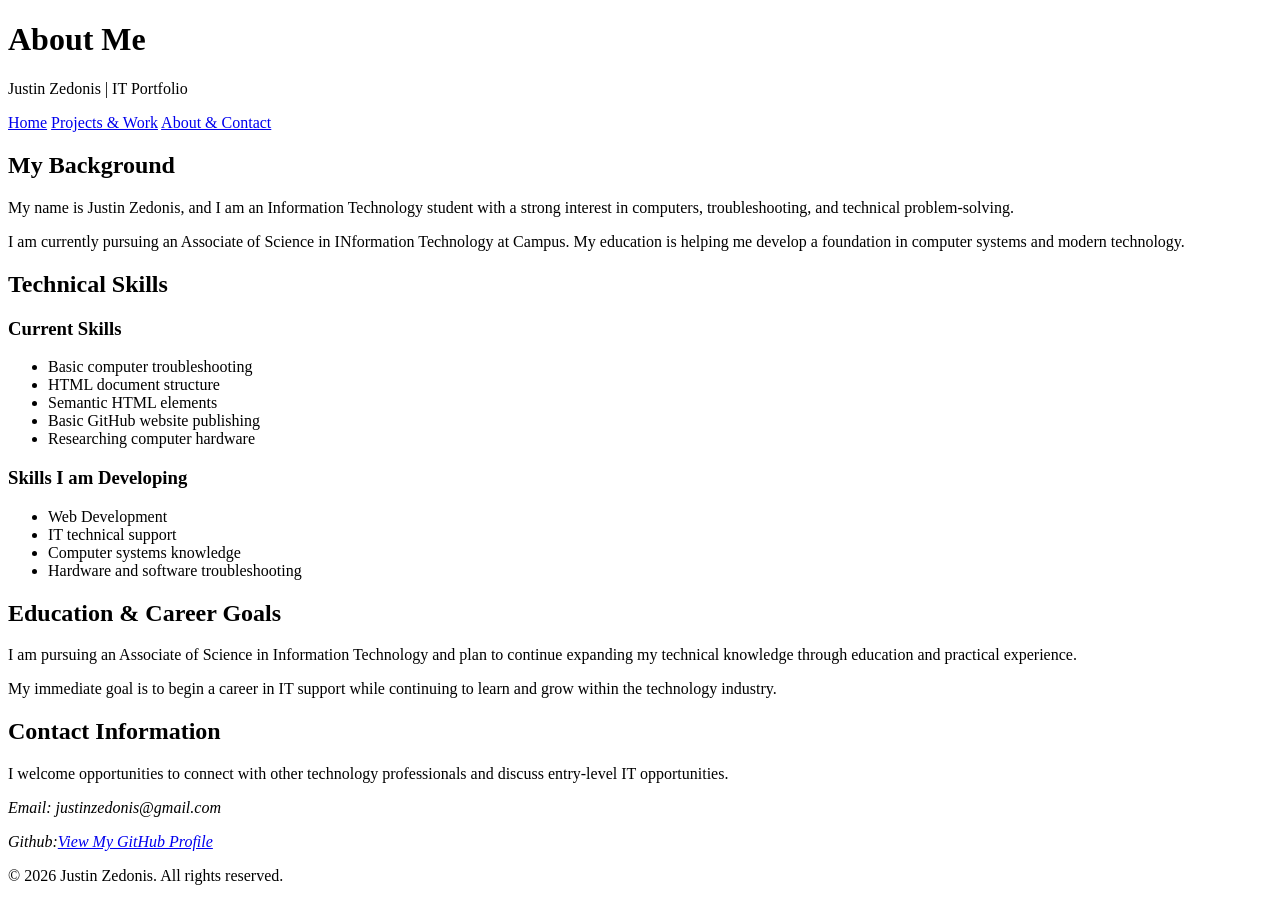
==== about.html @ e0f537be "Add files via upload" ====
<!DOCTYPE html>
<html lang="en"?

<head>
	<meta charset="UTF-8">
	<meta name="viewport" content="width=device-width, initial scale=1.0">
	<title>About & Contact | Justin Zedonis</title>
</head>

<body>
	<header>
		<h1>About Me</h1>
		<p>Justin Zedonis | IT Portfolio</p>
		<nav aria-label="Main navigation">
			<a href="index.html">Home</a>
			<a href="projects.html">Projects & Work</a>
			<a href="about.html">About & Contact</a>
		</nav>
	</header>
	
	<main>
		<section>
			<h2>My Background</h2>
			<p>My name is Justin Zedonis, and I am an Information Technology student with a strong interest in computers, troubleshooting, and technical problem-solving.</p>
			<p>I am currently pursuing an Associate of Science in INformation Technology at Campus. My education is helping me develop a foundation in computer systems and modern technology.</p>
		</section>
		<section>
			<h2>Technical Skills</h2>
			<article>
				<h3>Current Skills</h3>
				<ul>
					<li>Basic computer troubleshooting</li>
					<li>HTML document structure</li>
					<li>Semantic HTML elements</li>
					<li>Basic GitHub website publishing</li>
					<li>Researching computer hardware</li>
				</ul>
			</article>
			<article>
				<h3>Skills I am Developing</h3>
				<ul>
					<li>Web Development</li>
					<li>IT technical support</li>
					<li>Computer systems knowledge</li>
					<li>Hardware and software troubleshooting</li>
				</ul>
			</article>
		</section>
		<section>
			<h2>Education & Career Goals</h2>
			<p>I am pursuing an Associate of Science in Information Technology and plan to continue expanding my technical knowledge through education and practical experience.</p>
			<p>My immediate goal is to begin a career in IT support while continuing to learn and grow within the technology industry.</p>
		</section>
		<section>
			<h2>Contact Information</h2>
			<p>I welcome opportunities to connect with other technology professionals and discuss entry-level IT opportunities.</p>
			<address> 
				<p>Email: justinzedonis@gmail.com</p>
				<p>Github:<a href="https://github.com/JZedonis15">View My GitHub Profile</a></p>
			</address>
		</section>
	</main>
	<footer>
		<p>&copy; 2026 Justin Zedonis. All rights reserved.</p>
	</footer>
</body>
</html>
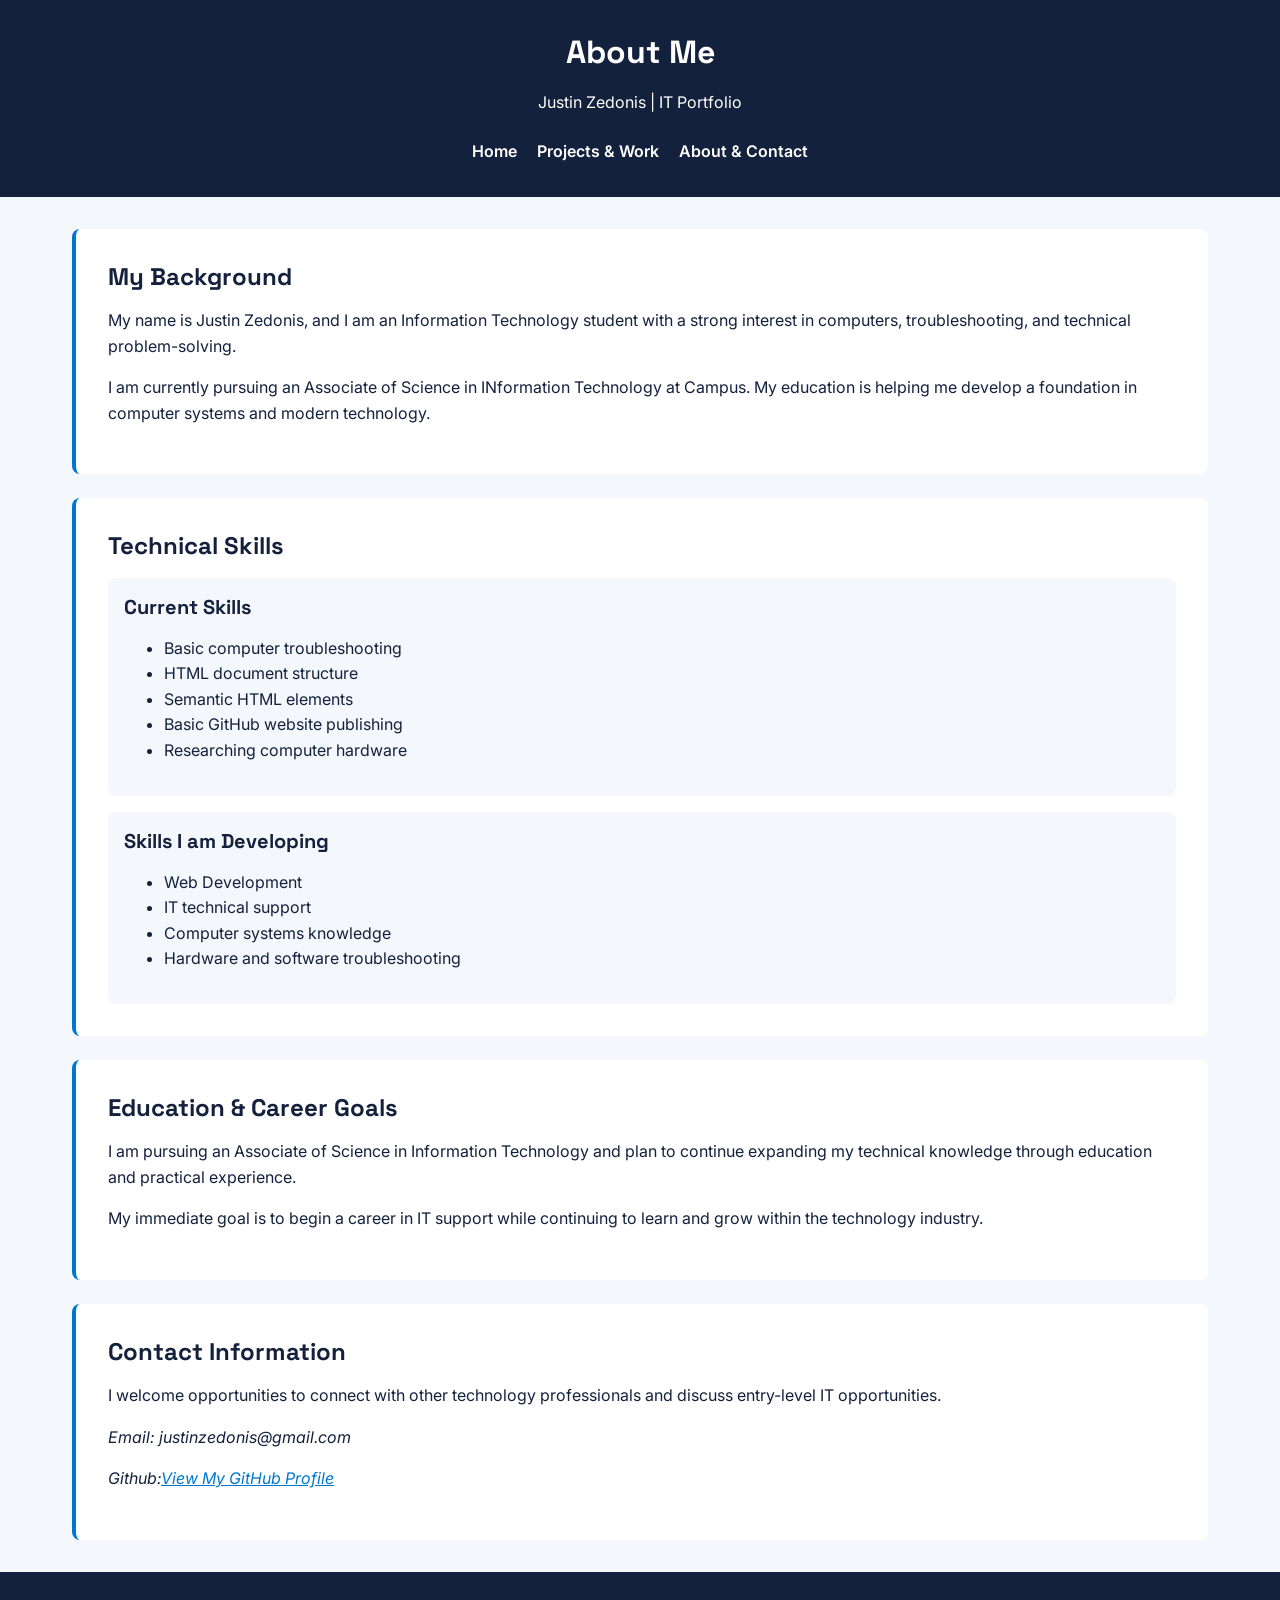
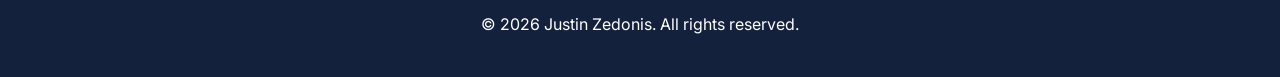
==== commit b226c5e5: "Milestone 2 - Added CSS styling and responsive layouts" ====
--- a/about.html
+++ b/about.html
@@ -3,8 +3,17 @@
 
 <head>
 	<meta charset="UTF-8">
-	<meta name="viewport" content="width=device-width, initial scale=1.0">
+	<meta name="viewport" content="width=device-width, initial-scale=1.0">
 	<title>About & Contact | Justin Zedonis</title>
+	
+<!-- Google Fonts -->
+<link rel="preconnect" href="https://fonts.googleapis.com">
+<link rel="preconnect" href="https://fonts.gstatic.com" crossorigin>
+<link href="https://fonts.googleapis.com/css2?family=Inter:wght@400;500;600;700&family=Space+Grotesk:wght@500;600;700&display=swap" rel="stylesheet">
+
+<!-- CSS Stylesheet -->
+<link rel="stylesheet" href="style.css">
+
 </head>
 
 <body>
--- a/style.css
+++ b/style.css
@@ -0,0 +1,138 @@
+
+/* Portfolio Color Palette */
+:root {
+    --navy: #14213D;
+    --white: #FFFFFF;
+    --blue: #0077CC;
+    --light: #F4F7FB;
+}
+
+/* General Website Styling */
+* {
+    box-sizing: border-box;
+}
+
+body {
+    margin: 0;
+    padding: 0;
+    background-color: var(--light);
+    color: var(--navy);
+    font-family: 'Inter', Arial, sans-serif;
+    font-size: 16px;
+    line-height: 1.6;
+}
+
+/* Headings */
+h1, h2, h3 {
+    font-family: 'Space Grotesk', Arial, sans-serif;
+    line-height: 1.3;
+}
+
+h1 {
+    font-size: 32px;
+    margin: 0 0 8px;
+}
+
+h2 {
+    font-size: 24px;
+    margin: 0 0 16px;
+}
+
+h3 {
+    font-size: 20px;
+    margin: 0 0 8px;
+}
+
+/* Header */
+header {
+    background-color: var(--navy);
+    color: var(--white);
+    padding: 32px 24px;
+    text-align: center;
+}
+
+/* Navigation */
+nav {
+    margin-top: 24px;
+}
+
+nav a {
+    color: var(--white);
+    text-decoration: none;
+    margin: 8px;
+    font-weight: 600;
+}
+
+nav a:hover {
+    color: #69C6FF;
+}
+
+/* Main Content */
+main {
+    max-width: 1200px;
+    margin: 32px auto;
+    padding: 0 16px;
+}
+
+section {
+    background-color: var(--white);
+    padding: 24px;
+    margin-bottom: 24px;
+    border-radius: 8px;
+    border-left: 4px solid var(--blue);
+}
+
+/* Cards */
+article {
+    background-color: var(--light);
+    padding: 16px;
+    margin-top: 16px;
+    border-radius: 8px;
+}
+
+/* Links */
+a {
+    color: var(--blue);
+}
+
+/* Footer */
+footer {
+    background-color: var(--navy);
+    color: var(--white);
+    text-align: center;
+    padding: 24px;
+}
+
+/* Technical Interests Grid */
+.interests-grid {
+    display: grid;
+    grid-template-columns: 1fr;
+    gap: 16px;
+}
+
+/* Tablet Layout - 768px and wider */
+@media screen and (min-width: 768px) {
+    .interests-grid {
+        grid-template-columns: repeat(2, minmax(0, 1fr));
+    }
+
+    main {
+        padding: 0 24px;
+    }
+}
+
+/* Desktop Layout - 1200px and wider */
+@media screen and (min-width: 1200px) {
+    main {
+        padding: 0 32px;
+    }
+
+    section {
+        padding: 32px;
+    }
+}
+
+/* ID Selector */
+#portfolio-home {
+    scroll-margin-top: 24px;
+}
